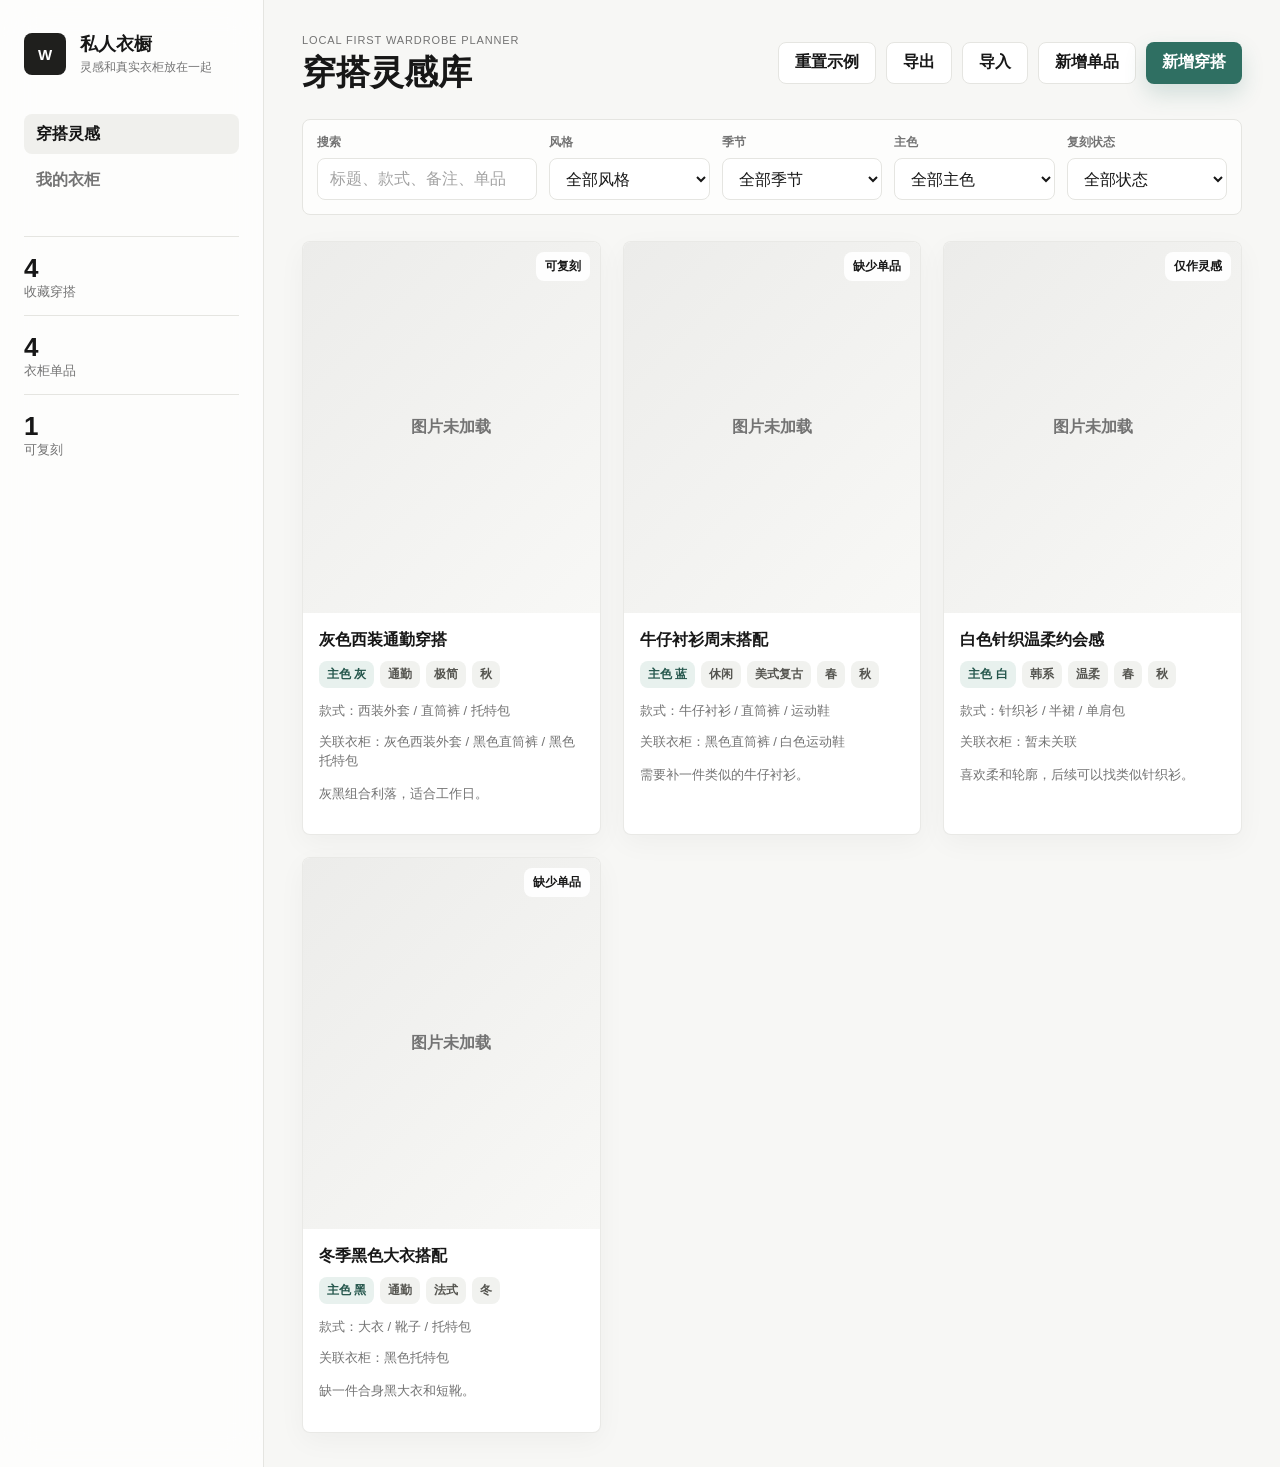
==== index.html @ 44e3df56 "Initial wardrobe PWA" ====
<!doctype html>
<html lang="zh-CN">
  <head>
    <meta charset="UTF-8" />
    <meta name="viewport" content="width=device-width, initial-scale=1.0" />
    <meta name="theme-color" content="#f7f7f5" />
    <meta name="apple-mobile-web-app-capable" content="yes" />
    <meta name="apple-mobile-web-app-title" content="私人衣橱" />
    <title>私人衣橱</title>
    <link rel="manifest" href="./manifest.webmanifest" />
    <link rel="apple-touch-icon" href="./icon.svg" />
    <link rel="icon" href="./icon.svg" />
    <link rel="stylesheet" href="./styles.css" />
  </head>
  <body>
    <div class="app-shell">
      <aside class="sidebar">
        <div class="brand">
          <div class="brand-mark">W</div>
          <div>
            <h1>私人衣橱</h1>
            <p>灵感和真实衣柜放在一起</p>
          </div>
        </div>

        <nav class="nav-tabs" aria-label="主导航">
          <button class="nav-tab active" data-view="outfits" type="button">穿搭灵感</button>
          <button class="nav-tab" data-view="closet" type="button">我的衣柜</button>
        </nav>

        <section class="summary">
          <div>
            <span id="outfitCount">0</span>
            <small>收藏穿搭</small>
          </div>
          <div>
            <span id="closetCount">0</span>
            <small>衣柜单品</small>
          </div>
          <div>
            <span id="readyCount">0</span>
            <small>可复刻</small>
          </div>
        </section>
      </aside>

      <main class="workspace">
        <header class="topbar">
          <div>
            <p class="eyebrow">Local first wardrobe planner</p>
            <h2 id="viewTitle">穿搭灵感库</h2>
          </div>
          <div class="actions">
            <button id="resetDemo" class="secondary" type="button">重置示例</button>
            <button id="exportData" class="secondary" type="button">导出</button>
            <label class="secondary import-button">
              导入
              <input id="importData" type="file" accept="application/json" />
            </label>
            <button id="openAddItem" class="secondary" type="button">新增单品</button>
            <button id="openAddOutfit" class="primary" type="button">新增穿搭</button>
          </div>
        </header>

        <section class="filters" aria-label="筛选">
          <label>
            <span>搜索</span>
            <input id="searchInput" type="search" placeholder="标题、款式、备注、单品" />
          </label>
          <label>
            <span>风格</span>
            <select id="styleFilter"></select>
          </label>
          <label>
            <span>季节</span>
            <select id="seasonFilter"></select>
          </label>
          <label>
            <span>主色</span>
            <select id="colorFilter"></select>
          </label>
          <label id="replicaFilterWrap">
            <span>复刻状态</span>
            <select id="replicaFilter"></select>
          </label>
        </section>

        <section id="outfitView" class="content-grid" aria-live="polite"></section>
        <section id="closetView" class="content-grid hidden" aria-live="polite"></section>
      </main>
    </div>

    <dialog id="outfitDialog">
      <form id="outfitForm" method="dialog" class="modal-form">
        <header>
          <h3>新增穿搭灵感</h3>
          <button class="icon-button" value="cancel" type="button" data-close="outfitDialog">x</button>
        </header>

        <div class="form-grid">
          <label>
            <span>标题</span>
            <input name="title" required placeholder="灰色西装通勤穿搭" />
          </label>
          <label>
            <span>图片链接</span>
            <input name="image" placeholder="https://..." />
          </label>
          <label>
            <span>本地图片</span>
            <input name="imageFile" type="file" accept="image/*" />
          </label>
          <div class="tag-field" data-field="styles" data-label="风格" data-required="true"></div>
          <div class="tag-field" data-field="seasons" data-label="季节" data-required="true"></div>
          <div class="tag-field" data-field="mainColor" data-label="主色" data-required="true" data-single="true"></div>
          <div class="tag-field" data-field="pieces" data-label="款式" data-required="true"></div>
          <div class="tag-field" data-field="occasions" data-label="场景"></div>
          <label>
            <span>复刻状态</span>
            <select name="replicaStatus">
              <option>可复刻</option>
              <option>缺少单品</option>
              <option>仅作灵感</option>
            </select>
          </label>
          <label class="full">
            <span>关联衣柜单品</span>
            <select name="linkedItems" multiple size="5"></select>
          </label>
          <label class="full">
            <span>备注</span>
            <textarea name="notes" placeholder="喜欢上短下长、灰黑配色，适合通勤。"></textarea>
          </label>
        </div>

        <footer>
          <button class="secondary" type="button" data-close="outfitDialog">取消</button>
          <button class="primary" type="submit">保存穿搭</button>
        </footer>
      </form>
    </dialog>

    <dialog id="itemDialog">
      <form id="itemForm" method="dialog" class="modal-form">
        <header>
          <h3>新增衣柜单品</h3>
          <button class="icon-button" value="cancel" type="button" data-close="itemDialog">x</button>
        </header>

        <div class="form-grid">
          <label>
            <span>名称</span>
            <input name="name" required placeholder="黑色直筒裤" />
          </label>
          <label>
            <span>图片链接</span>
            <input name="image" placeholder="https://..." />
          </label>
          <label>
            <span>本地图片</span>
            <input name="imageFile" type="file" accept="image/*" />
          </label>
          <label>
            <span>类型</span>
            <select name="type">
              <option>外套</option>
              <option>上衣</option>
              <option>裤子</option>
              <option>裙子</option>
              <option>鞋</option>
              <option>包</option>
              <option>配饰</option>
            </select>
          </label>
          <div class="tag-field" data-field="piece" data-label="款式" data-required="true" data-single="true"></div>
          <div class="tag-field" data-field="mainColor" data-label="主色" data-required="true" data-single="true"></div>
          <div class="tag-field" data-field="seasons" data-label="季节" data-required="true"></div>
          <div class="tag-field" data-field="styles" data-label="风格"></div>
          <label>
            <span>状态</span>
            <select name="status">
              <option>已拥有</option>
              <option>想买</option>
              <option>已淘汰</option>
            </select>
          </label>
          <label class="full">
            <span>备注</span>
            <textarea name="notes" placeholder="版型、尺码、适合场景等"></textarea>
          </label>
        </div>

        <footer>
          <button class="secondary" type="button" data-close="itemDialog">取消</button>
          <button class="primary" type="submit">保存单品</button>
        </footer>
      </form>
    </dialog>

    <script src="./app.js"></script>
  </body>
</html>
---- styles.css ----
:root {
  --bg: #f7f7f5;
  --surface: #ffffff;
  --surface-soft: #f1f2ef;
  --ink: #171717;
  --muted: #737373;
  --muted-soft: #a3a3a3;
  --line: #e5e5e1;
  --line-strong: #d4d4cf;
  --accent: #2f6f62;
  --accent-strong: #24564c;
  --accent-soft: #e8f1ee;
  --shadow: 0 18px 45px rgba(23, 23, 23, 0.08);
}

* {
  box-sizing: border-box;
}

body {
  margin: 0;
  min-height: 100vh;
  background: var(--bg);
  color: var(--ink);
  font-family: Inter, -apple-system, BlinkMacSystemFont, "Segoe UI", sans-serif;
  overflow-x: hidden;
}

button,
input,
select,
textarea {
  font: inherit;
}

button {
  border: 0;
  cursor: pointer;
  transition: background 160ms ease, border-color 160ms ease, color 160ms ease, transform 160ms ease;
}

.app-shell {
  display: grid;
  grid-template-columns: 264px minmax(0, 1fr);
  min-height: 100vh;
}

.sidebar {
  border-right: 1px solid var(--line);
  background: rgba(255, 255, 255, 0.72);
  padding: 32px 24px;
  backdrop-filter: blur(18px);
}

.brand {
  display: flex;
  gap: 14px;
  align-items: center;
}

.brand-mark {
  display: grid;
  place-items: center;
  width: 42px;
  height: 42px;
  background: #1f1f1d;
  color: var(--surface);
  border-radius: 8px;
  font-weight: 800;
  font-size: 15px;
}

.brand h1,
.topbar h2,
.modal-form h3 {
  margin: 0;
  letter-spacing: 0;
}

.brand h1 {
  font-size: 18px;
  font-weight: 760;
}

.brand p,
.eyebrow,
.summary small {
  color: var(--muted);
}

.brand p {
  margin: 3px 0 0;
  font-size: 12px;
}

.nav-tabs {
  display: grid;
  gap: 6px;
  margin-top: 38px;
}

.nav-tab {
  min-height: 40px;
  border-radius: 8px;
  background: transparent;
  color: var(--muted);
  text-align: left;
  padding: 0 12px;
  font-weight: 650;
}

.nav-tab.active {
  background: #f0f0ed;
  color: var(--ink);
}

.summary {
  display: grid;
  gap: 0;
  margin-top: 36px;
}

.summary div {
  border-top: 1px solid var(--line);
  padding: 18px 0 14px;
}

.summary span {
  display: block;
  font-size: 26px;
  font-weight: 720;
  line-height: 1;
}

.summary small {
  display: block;
  margin-top: 2px;
}

.workspace {
  min-width: 0;
  padding: 34px 38px;
}

.topbar {
  display: flex;
  justify-content: space-between;
  gap: 18px;
  align-items: center;
}

.eyebrow {
  margin: 0 0 8px;
  font-size: 11px;
  letter-spacing: 0.08em;
  text-transform: uppercase;
}

.topbar h2 {
  font-size: 34px;
  font-weight: 760;
  line-height: 1.1;
}

.actions {
  display: flex;
  gap: 10px;
  flex-wrap: wrap;
  justify-content: flex-end;
}

.primary,
.secondary {
  min-height: 42px;
  border-radius: 8px;
  padding: 0 16px;
  font-weight: 680;
}

.primary {
  background: var(--accent);
  color: #fff;
  box-shadow: 0 10px 22px rgba(47, 111, 98, 0.18);
}

.primary:hover {
  background: var(--accent-strong);
  transform: translateY(-1px);
}

.secondary {
  background: var(--surface);
  color: var(--ink);
  border: 1px solid var(--line);
}

.secondary:hover {
  border-color: var(--line-strong);
  background: #fafafa;
}

.import-button {
  display: inline-grid;
  place-items: center;
  cursor: pointer;
}

.import-button input {
  display: none;
}

.filters {
  display: grid;
  grid-template-columns: minmax(220px, 1.3fr) repeat(4, minmax(130px, 1fr));
  gap: 12px;
  margin: 28px 0 26px;
  padding: 14px;
  border: 1px solid var(--line);
  border-radius: 8px;
  background: rgba(255, 255, 255, 0.74);
}

label {
  display: grid;
  gap: 7px;
}

label span {
  color: var(--muted);
  font-size: 12px;
  font-weight: 650;
}

input,
select,
textarea {
  width: 100%;
  min-width: 0;
  min-height: 42px;
  border: 1px solid var(--line);
  border-radius: 8px;
  background: var(--surface);
  color: var(--ink);
  padding: 9px 12px;
  outline: none;
  transition: border-color 160ms ease, box-shadow 160ms ease, background 160ms ease;
}

input:focus,
select:focus,
textarea:focus {
  border-color: rgba(47, 111, 98, 0.58);
  box-shadow: 0 0 0 4px rgba(47, 111, 98, 0.1);
}

input::placeholder,
textarea::placeholder {
  color: var(--muted-soft);
}

input[type="file"] {
  padding: 7px;
}

input[type="file"]::file-selector-button {
  min-height: 28px;
  margin-right: 10px;
  border: 1px solid var(--line);
  border-radius: 7px;
  background: var(--surface-soft);
  color: var(--ink);
  font: inherit;
  font-weight: 650;
  cursor: pointer;
}

textarea {
  min-height: 88px;
  resize: vertical;
}

.tag-field label {
  height: 100%;
}

.tag-picker {
  display: grid;
  gap: 8px;
}

.selected-tags {
  display: flex;
  flex-wrap: wrap;
  gap: 6px;
  min-height: 34px;
  align-items: center;
  border: 0;
  border-radius: 8px;
  background: transparent;
  padding: 0;
}

.selected-tags:empty {
  display: none;
}

.selected-tag {
  display: inline-flex;
  gap: 6px;
  align-items: center;
  min-height: 28px;
  border-radius: 8px;
  background: var(--accent-soft);
  color: var(--accent-strong);
  padding: 0 8px;
  font-size: 12px;
  font-weight: 760;
}

.option-tags {
  display: flex;
  flex-wrap: wrap;
  gap: 6px;
  max-height: 92px;
  overflow-y: auto;
  padding: 1px;
}

.option-tag {
  min-height: 30px;
  border: 1px solid var(--line);
  border-radius: 8px;
  background: #fff;
  color: #555550;
  padding: 0 10px;
  font-size: 12px;
  font-weight: 650;
}

.option-tag:hover {
  border-color: var(--line-strong);
  background: var(--surface-soft);
}

.option-tag.active {
  border-color: var(--accent);
  background: var(--accent);
  color: #fff;
}

.tag-placeholder {
  color: var(--muted);
  font-size: 13px;
  display: none;
}

.tag-controls {
  display: grid;
  grid-template-columns: minmax(0, 1fr) 74px;
  gap: 8px;
}

.small-button {
  min-height: 42px;
  padding: 0 10px;
  min-width: 0;
}

.content-grid {
  display: grid;
  grid-template-columns: repeat(auto-fill, minmax(252px, 1fr));
  gap: 22px;
}

.card {
  overflow: hidden;
  border: 1px solid rgba(229, 229, 225, 0.82);
  border-radius: 8px;
  background: var(--surface);
  box-shadow: 0 8px 28px rgba(23, 23, 23, 0.04);
  transition: transform 180ms ease, box-shadow 180ms ease, border-color 180ms ease;
}

.card:hover {
  border-color: var(--line-strong);
  box-shadow: 0 18px 42px rgba(23, 23, 23, 0.08);
  transform: translateY(-2px);
}

.image-wrap {
  position: relative;
  aspect-ratio: 4 / 5;
  background: var(--surface-soft);
}

.image-wrap img {
  width: 100%;
  height: 100%;
  object-fit: cover;
  display: block;
}

.image-fallback {
  display: grid;
  place-items: center;
  width: 100%;
  height: 100%;
  background: linear-gradient(135deg, #ececea, #f8f8f6);
  color: var(--muted);
  font-weight: 780;
}

.status {
  position: absolute;
  top: 10px;
  right: 10px;
  padding: 6px 9px;
  border-radius: 8px;
  background: rgba(255, 255, 255, 0.9);
  color: var(--ink);
  font-size: 12px;
  font-weight: 700;
  backdrop-filter: blur(10px);
}

.card-body {
  padding: 16px 16px 18px;
}

.card h3 {
  margin: 0 0 10px;
  font-size: 16px;
  font-weight: 720;
  line-height: 1.35;
}

.tags {
  display: flex;
  flex-wrap: wrap;
  gap: 6px;
  margin: 8px 0;
}

.tag {
  border-radius: 8px;
  background: var(--surface-soft);
  color: #555550;
  padding: 5px 8px;
  font-size: 12px;
  font-weight: 640;
}

.tag.color {
  background: var(--accent-soft);
  color: var(--accent-strong);
}

.linked {
  margin-top: 10px;
  color: var(--muted);
  font-size: 13px;
  line-height: 1.45;
}

.meta {
  color: var(--muted);
  font-size: 13px;
  line-height: 1.5;
}

.empty {
  grid-column: 1 / -1;
  border: 1px dashed var(--line);
  border-radius: 8px;
  padding: 36px;
  background: rgba(255, 255, 255, 0.72);
  color: var(--muted);
  text-align: center;
}

.hidden {
  display: none;
}

dialog {
  width: min(780px, calc(100vw - 32px));
  border: 0;
  border-radius: 8px;
  padding: 0;
  background: var(--surface);
  color: var(--ink);
  box-shadow: var(--shadow);
}

dialog::backdrop {
  background: rgba(23, 23, 23, 0.34);
  backdrop-filter: blur(5px);
}

.modal-form {
  padding: 22px;
}

.modal-form header,
.modal-form footer {
  display: flex;
  justify-content: space-between;
  align-items: center;
  gap: 12px;
}

.modal-form footer {
  justify-content: flex-end;
  margin-top: 20px;
  padding-top: 16px;
  border-top: 1px solid var(--line);
}

.icon-button {
  width: 36px;
  height: 36px;
  border-radius: 8px;
  background: var(--surface-soft);
  color: var(--ink);
  font-weight: 800;
  border: 1px solid transparent;
}

.icon-button:hover {
  border-color: var(--line-strong);
  background: #e9e9e6;
}

.form-grid {
  display: grid;
  grid-template-columns: repeat(2, minmax(0, 1fr));
  gap: 16px;
  margin-top: 20px;
}

.full {
  grid-column: 1 / -1;
}

@media (max-width: 900px) {
  .app-shell {
    grid-template-columns: 1fr;
  }

  .sidebar {
    border-right: 0;
    border-bottom: 1px solid var(--line);
  }

  .workspace {
    padding: 26px 18px;
  }

  .summary {
    grid-template-columns: repeat(3, 1fr);
    gap: 12px;
  }

  .topbar {
    align-items: flex-start;
    flex-direction: column;
  }

  .actions {
    justify-content: flex-start;
  }

  .filters,
  .form-grid {
    grid-template-columns: 1fr;
  }

  .full {
    grid-column: auto;
  }
}

@media (max-width: 640px) {
  body {
    background: #fbfbfa;
  }

  .app-shell {
    display: block;
    min-height: 100svh;
    padding-bottom: calc(58px + env(safe-area-inset-bottom));
  }

  .sidebar {
    position: fixed;
    left: 0;
    right: 0;
    bottom: 0;
    z-index: 20;
    display: grid;
    grid-template-columns: 1fr;
    padding: 6px 12px calc(6px + env(safe-area-inset-bottom));
    border-top: 1px solid var(--line);
    border-bottom: 0;
    background: rgba(255, 255, 255, 0.9);
    box-shadow: 0 -12px 34px rgba(23, 23, 23, 0.08);
  }

  .brand,
  .summary {
    display: none;
  }

  .nav-tabs {
    display: grid;
    grid-template-columns: repeat(2, 1fr);
    gap: 6px;
    margin: 0;
  }

  .nav-tab {
    min-height: 40px;
    padding: 0 10px;
    border-radius: 8px;
    text-align: center;
    font-size: 13px;
  }

  .nav-tab.active {
    background: #171717;
    color: #fff;
  }

  .workspace {
    padding: 14px 10px 18px;
  }

  .topbar {
    position: sticky;
    top: 0;
    z-index: 10;
    display: grid;
    gap: 10px;
    padding: 8px 0 10px;
    background: rgba(251, 251, 250, 0.92);
    backdrop-filter: blur(16px);
  }

  .eyebrow {
    margin-bottom: 5px;
    font-size: 9px;
  }

  .topbar h2 {
    font-size: 24px;
  }

  .actions {
    display: flex;
    gap: 8px;
    width: auto;
  }

  #resetDemo {
    display: none;
  }

  .primary,
  .secondary {
    min-height: 36px;
    padding: 0 12px;
    font-size: 13px;
  }

  .filters {
    display: grid;
    grid-auto-columns: minmax(132px, 42vw);
    grid-auto-flow: column;
    grid-template-columns: minmax(210px, 66vw);
    gap: 8px;
    overflow-x: auto;
    margin: 4px -10px 14px;
    padding: 0 10px 6px;
    border: 0;
    border-radius: 0;
    background: transparent;
    scrollbar-width: none;
  }

  .filters::-webkit-scrollbar {
    display: none;
  }

  .filters label {
    min-width: 0;
  }

  label span {
    font-size: 11px;
  }

  input,
  select,
  textarea {
    min-height: 38px;
    font-size: 14px;
  }

  input[type="file"] {
    font-size: 13px;
  }

  input[type="file"]::file-selector-button {
    min-height: 26px;
    font-size: 13px;
  }

  .content-grid {
    grid-template-columns: repeat(2, minmax(0, 1fr));
    gap: 8px;
  }

  .card {
    border: 0;
    box-shadow: none;
  }

  .card:hover {
    transform: none;
  }

  .image-wrap {
    aspect-ratio: 1 / 1.24;
    border-radius: 8px;
    overflow: hidden;
  }

  .card-body {
    padding: 8px 2px 10px;
  }

  .card h3 {
    display: -webkit-box;
    overflow: hidden;
    min-height: 38px;
    margin-bottom: 6px;
    font-size: 14px;
    line-height: 1.35;
    -webkit-line-clamp: 2;
    -webkit-box-orient: vertical;
  }

  .tag {
    padding: 3px 6px;
    font-size: 10px;
  }

  .meta,
  .linked {
    display: none;
  }

  .tags {
    gap: 4px;
    margin: 0;
  }

  .tags .tag:nth-child(n+4) {
    display: none;
  }

  .status {
    top: 6px;
    right: 6px;
    padding: 4px 6px;
    font-size: 10px;
  }

  dialog {
    width: 100vw;
    max-width: 100vw;
    height: 100svh;
    max-height: 100svh;
    margin: 0;
    border-radius: 0;
    overflow-y: auto;
    overflow-x: hidden;
    overscroll-behavior: contain;
    -webkit-overflow-scrolling: touch;
  }

  .modal-form {
    display: flex;
    flex-direction: column;
    width: 100%;
    min-height: 100%;
    overflow: visible;
    padding: 18px 14px calc(92px + env(safe-area-inset-bottom));
  }

  .modal-form header {
    position: sticky;
    top: 0;
    z-index: 2;
    padding-bottom: 12px;
    background: var(--surface);
  }

  .modal-form h3 {
    font-size: 20px;
  }

  .icon-button {
    width: 42px;
    height: 42px;
  }

  .form-grid {
    grid-template-columns: 1fr;
    gap: 15px;
    margin-top: 4px;
  }

  .tag-controls {
    grid-template-columns: 1fr;
    gap: 7px;
  }

  .tag-controls > * {
    min-width: 0;
  }

  .small-button {
    width: 100%;
    padding: 0 6px;
  }

  .selected-tags {
    min-height: 44px;
  }

  .selected-tag {
    min-height: 30px;
  }

  .option-tags {
    display: flex;
    flex-wrap: wrap;
    max-height: none;
    overflow: visible;
    scrollbar-width: none;
  }

  .option-tag {
    min-height: 30px;
    padding: 0 9px;
    font-size: 12px;
  }

  .modal-form footer {
    z-index: 2;
    display: grid;
    grid-template-columns: 1fr 1fr;
    margin-top: 16px;
    padding-top: 12px;
    padding-bottom: env(safe-area-inset-bottom);
    background: var(--surface);
  }

  .full {
    grid-column: auto;
  }
}

.mobile-preview {
  display: grid;
  min-height: 100vh;
  place-items: center;
  background: #e9e9e6;
  overflow: auto;
  padding: 28px;
}

.mobile-preview .phone-frame {
  position: relative;
  width: 390px;
  height: 844px;
  max-width: calc(100vw - 28px);
  max-height: calc(100vh - 28px);
  overflow: hidden;
  border: 1px solid rgba(23, 23, 23, 0.1);
  border-radius: 38px;
  background: #fbfbfa;
  box-shadow: 0 28px 80px rgba(23, 23, 23, 0.2);
}

.mobile-preview .app-shell {
  display: block;
  min-height: 100%;
  height: 100%;
  padding-bottom: 58px;
  overflow-y: auto;
}

.mobile-preview .sidebar {
  position: absolute;
  left: 0;
  right: 0;
  bottom: 0;
  z-index: 20;
  display: grid;
  grid-template-columns: 1fr;
  padding: 6px 12px;
  border-top: 1px solid var(--line);
  border-right: 0;
  background: rgba(255, 255, 255, 0.92);
  box-shadow: 0 -12px 34px rgba(23, 23, 23, 0.08);
}

.mobile-preview .brand,
.mobile-preview .summary {
  display: none;
}

.mobile-preview .nav-tabs {
  display: grid;
  grid-template-columns: repeat(2, 1fr);
  gap: 6px;
  margin: 0;
}

.mobile-preview .nav-tab {
  min-height: 40px;
  padding: 0 10px;
  border-radius: 8px;
  text-align: center;
  font-size: 13px;
}

.mobile-preview .nav-tab.active {
  background: #171717;
  color: #fff;
}

.mobile-preview .workspace {
  padding: 14px 10px 18px;
}

.mobile-preview .topbar {
  position: sticky;
  top: 0;
  z-index: 10;
  display: grid;
  gap: 10px;
  padding: 8px 0 10px;
  background: rgba(251, 251, 250, 0.92);
  backdrop-filter: blur(16px);
}

.mobile-preview .eyebrow {
  margin-bottom: 5px;
  font-size: 9px;
}

.mobile-preview .topbar h2 {
  font-size: 24px;
}

.mobile-preview .actions {
  display: flex;
  gap: 8px;
  width: auto;
}

.mobile-preview #resetDemo {
  display: none;
}

.mobile-preview .primary,
.mobile-preview .secondary {
  min-height: 36px;
  padding: 0 12px;
  font-size: 13px;
}

.mobile-preview .filters {
  display: grid;
  grid-auto-columns: minmax(132px, 42%);
  grid-auto-flow: column;
  grid-template-columns: minmax(210px, 66%);
  gap: 8px;
  overflow-x: auto;
  margin: 4px -10px 14px;
  padding: 0 10px 6px;
  border: 0;
  border-radius: 0;
  background: transparent;
  scrollbar-width: none;
}

.mobile-preview .filters::-webkit-scrollbar {
  display: none;
}

.mobile-preview label span {
  font-size: 11px;
}

.mobile-preview input,
.mobile-preview select,
.mobile-preview textarea {
  min-height: 38px;
  font-size: 14px;
}

.mobile-preview input[type="file"] {
  font-size: 13px;
}

.mobile-preview input[type="file"]::file-selector-button {
  min-height: 26px;
  font-size: 13px;
}

.mobile-preview .content-grid {
  grid-template-columns: repeat(2, minmax(0, 1fr));
  gap: 8px;
}

.mobile-preview .card {
  border: 0;
  box-shadow: none;
}

.mobile-preview .card:hover {
  transform: none;
}

.mobile-preview .image-wrap {
  aspect-ratio: 1 / 1.24;
  border-radius: 8px;
  overflow: hidden;
}

.mobile-preview .card-body {
  padding: 8px 2px 10px;
}

.mobile-preview .card h3 {
  display: -webkit-box;
  overflow: hidden;
  min-height: 38px;
  margin-bottom: 6px;
  font-size: 14px;
  line-height: 1.35;
  -webkit-line-clamp: 2;
  -webkit-box-orient: vertical;
}

.mobile-preview .tags {
  gap: 4px;
  margin: 0;
}

.mobile-preview .tag {
  padding: 3px 6px;
  font-size: 10px;
}

.mobile-preview .tags .tag:nth-child(n+4) {
  display: none;
}

.mobile-preview .meta,
.mobile-preview .linked {
  display: none;
}

.mobile-preview .status {
  top: 6px;
  right: 6px;
  padding: 4px 6px;
  font-size: 10px;
}

.mobile-preview dialog {
  position: absolute;
  inset: 0;
  z-index: 30;
  width: 100%;
  max-width: none;
  height: 100%;
  max-height: none;
  margin: 0;
  border-radius: 38px;
  overflow-y: auto;
  overflow-x: hidden;
  overscroll-behavior: contain;
  -webkit-overflow-scrolling: touch;
}

.mobile-preview dialog::backdrop {
  background: rgba(23, 23, 23, 0.34);
  backdrop-filter: blur(6px);
}

.mobile-preview .modal-form {
  display: flex;
  flex-direction: column;
  width: 100%;
  min-height: 100%;
  overflow: visible;
  padding: 18px 14px 96px;
}

.mobile-preview .form-grid {
  grid-template-columns: 1fr;
  gap: 15px;
}

.mobile-preview .tag-controls {
  grid-template-columns: 1fr;
  gap: 7px;
}

.mobile-preview .option-tags {
  display: flex;
  flex-wrap: wrap;
  max-height: none;
  overflow: visible;
  scrollbar-width: none;
}

.mobile-preview .option-tag {
  min-height: 30px;
  padding: 0 9px;
  font-size: 12px;
}

.mobile-preview .modal-form footer {
  display: grid;
  grid-template-columns: 1fr 1fr;
  background: var(--surface);
}
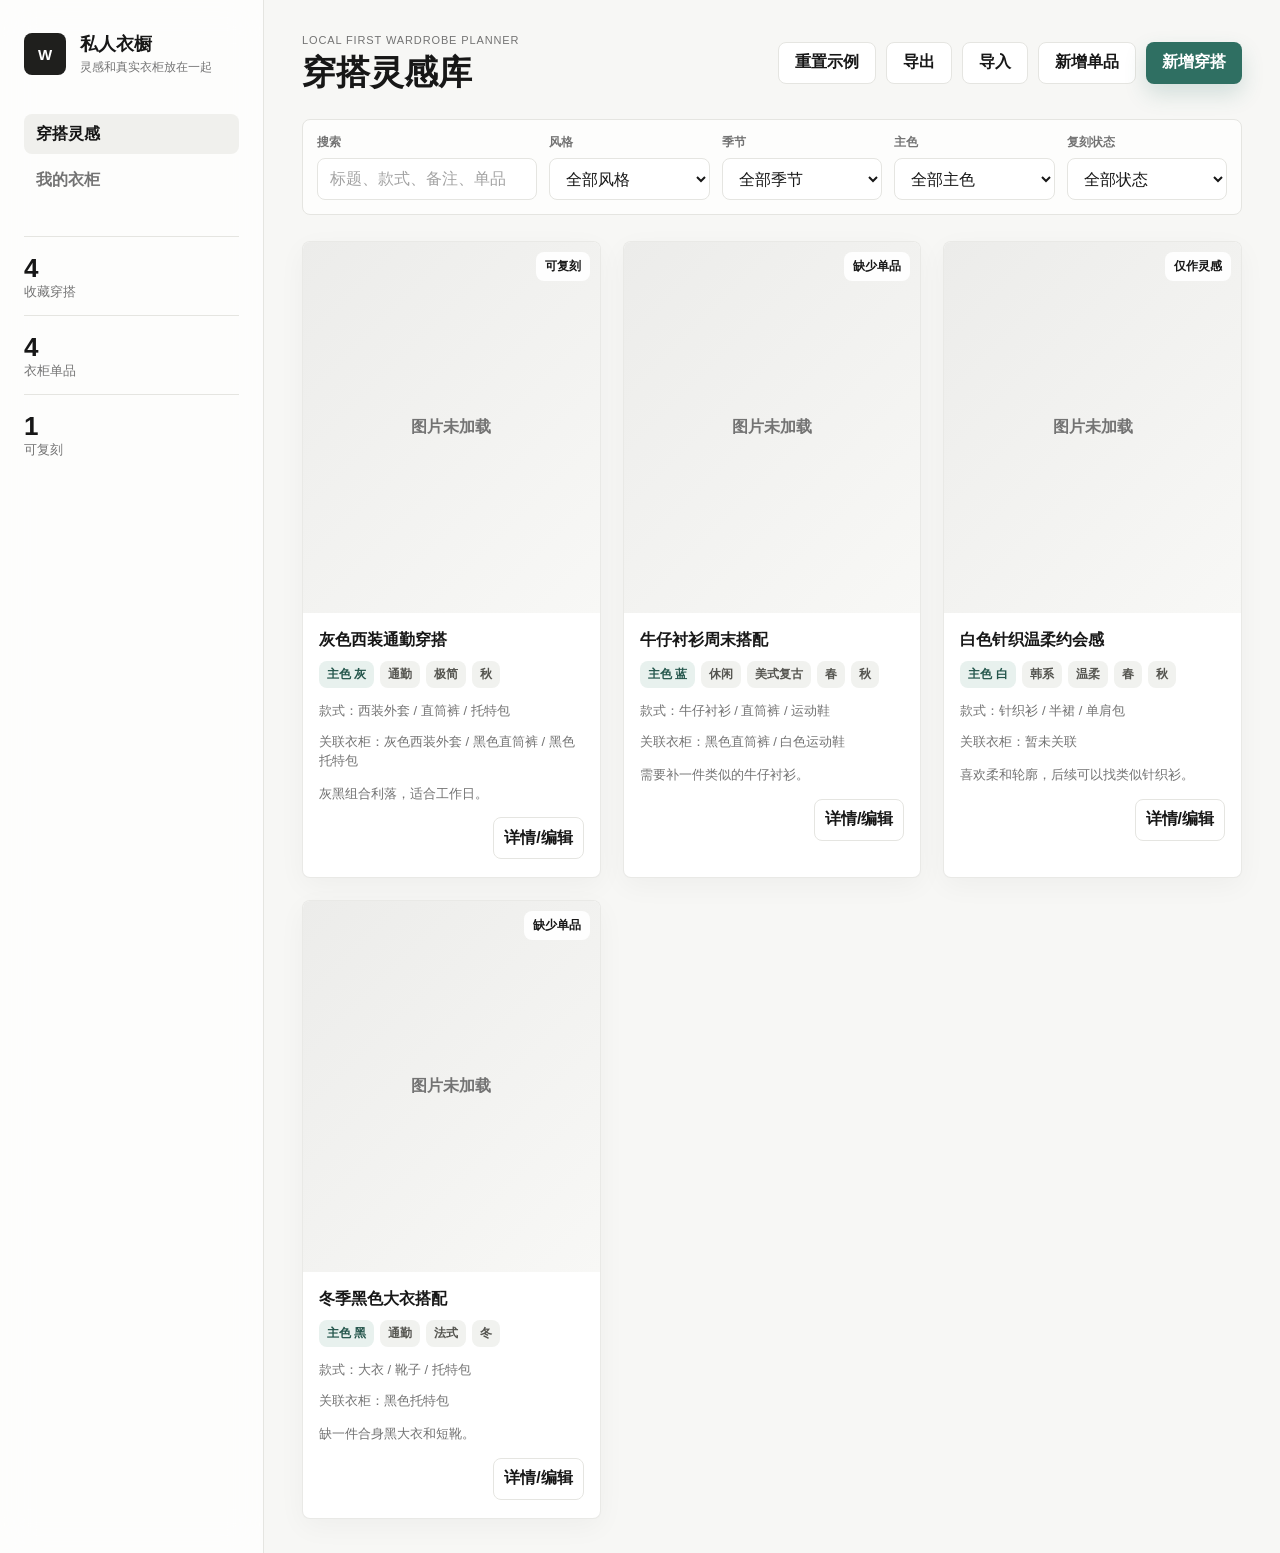
==== commit 8788af0f: "Add delete and closet filters" ====
--- a/index.html
+++ b/index.html
@@ -83,6 +83,14 @@
             <span>复刻状态</span>
             <select id="replicaFilter"></select>
           </label>
+          <label id="typeFilterWrap" class="hidden">
+            <span>类型</span>
+            <select id="typeFilter"></select>
+          </label>
+          <label id="statusFilterWrap" class="hidden">
+            <span>状态</span>
+            <select id="statusFilter"></select>
+          </label>
         </section>
 
         <section id="outfitView" class="content-grid" aria-live="polite"></section>
@@ -110,6 +118,10 @@
             <span>本地图片</span>
             <input name="imageFile" type="file" accept="image/*" />
           </label>
+          <label class="inline-check image-clear">
+            <input name="clearImage" type="checkbox" />
+            <span>清空当前图片</span>
+          </label>
           <div class="tag-field" data-field="styles" data-label="风格" data-required="true"></div>
           <div class="tag-field" data-field="seasons" data-label="季节" data-required="true"></div>
           <div class="tag-field" data-field="mainColor" data-label="主色" data-required="true" data-single="true"></div>
@@ -134,6 +146,8 @@
         </div>
 
         <footer>
+          <button class="danger hidden" type="button" data-delete-outfit>删除穿搭</button>
+          <span class="footer-spacer"></span>
           <button class="secondary" type="button" data-close="outfitDialog">取消</button>
           <button class="primary" type="submit">保存穿搭</button>
         </footer>
@@ -159,6 +173,10 @@
           <label>
             <span>本地图片</span>
             <input name="imageFile" type="file" accept="image/*" />
+          </label>
+          <label class="inline-check image-clear">
+            <input name="clearImage" type="checkbox" />
+            <span>清空当前图片</span>
           </label>
           <label>
             <span>类型</span>
@@ -191,6 +209,8 @@
         </div>
 
         <footer>
+          <button class="danger hidden" type="button" data-delete-item>删除单品</button>
+          <span class="footer-spacer"></span>
           <button class="secondary" type="button" data-close="itemDialog">取消</button>
           <button class="primary" type="submit">保存单品</button>
         </footer>
--- a/styles.css
+++ b/styles.css
@@ -170,7 +170,8 @@
 }
 
 .primary,
-.secondary {
+.secondary,
+.danger {
   min-height: 42px;
   border-radius: 8px;
   padding: 0 16px;
@@ -197,6 +198,17 @@
 .secondary:hover {
   border-color: var(--line-strong);
   background: #fafafa;
+}
+
+.danger {
+  background: #fff5f5;
+  color: #a33131;
+  border: 1px solid #f0c8c8;
+}
+
+.danger:hover {
+  background: #feecec;
+  border-color: #e9a8a8;
 }
 
 .import-button {
@@ -274,6 +286,24 @@
   cursor: pointer;
 }
 
+.inline-check {
+  display: flex;
+  align-items: center;
+  gap: 8px;
+  min-height: 42px;
+  align-self: end;
+}
+
+.inline-check input {
+  width: auto;
+  min-height: 0;
+}
+
+.inline-check span {
+  color: var(--ink);
+  font-size: 13px;
+}
+
 textarea {
   min-height: 88px;
   resize: vertical;
@@ -468,6 +498,12 @@
   line-height: 1.5;
 }
 
+.card-actions {
+  display: flex;
+  justify-content: flex-end;
+  margin-top: 14px;
+}
+
 .empty {
   grid-column: 1 / -1;
   border: 1px dashed var(--line);
@@ -514,6 +550,10 @@
   margin-top: 20px;
   padding-top: 16px;
   border-top: 1px solid var(--line);
+}
+
+.footer-spacer {
+  flex: 1;
 }
 
 .icon-button {
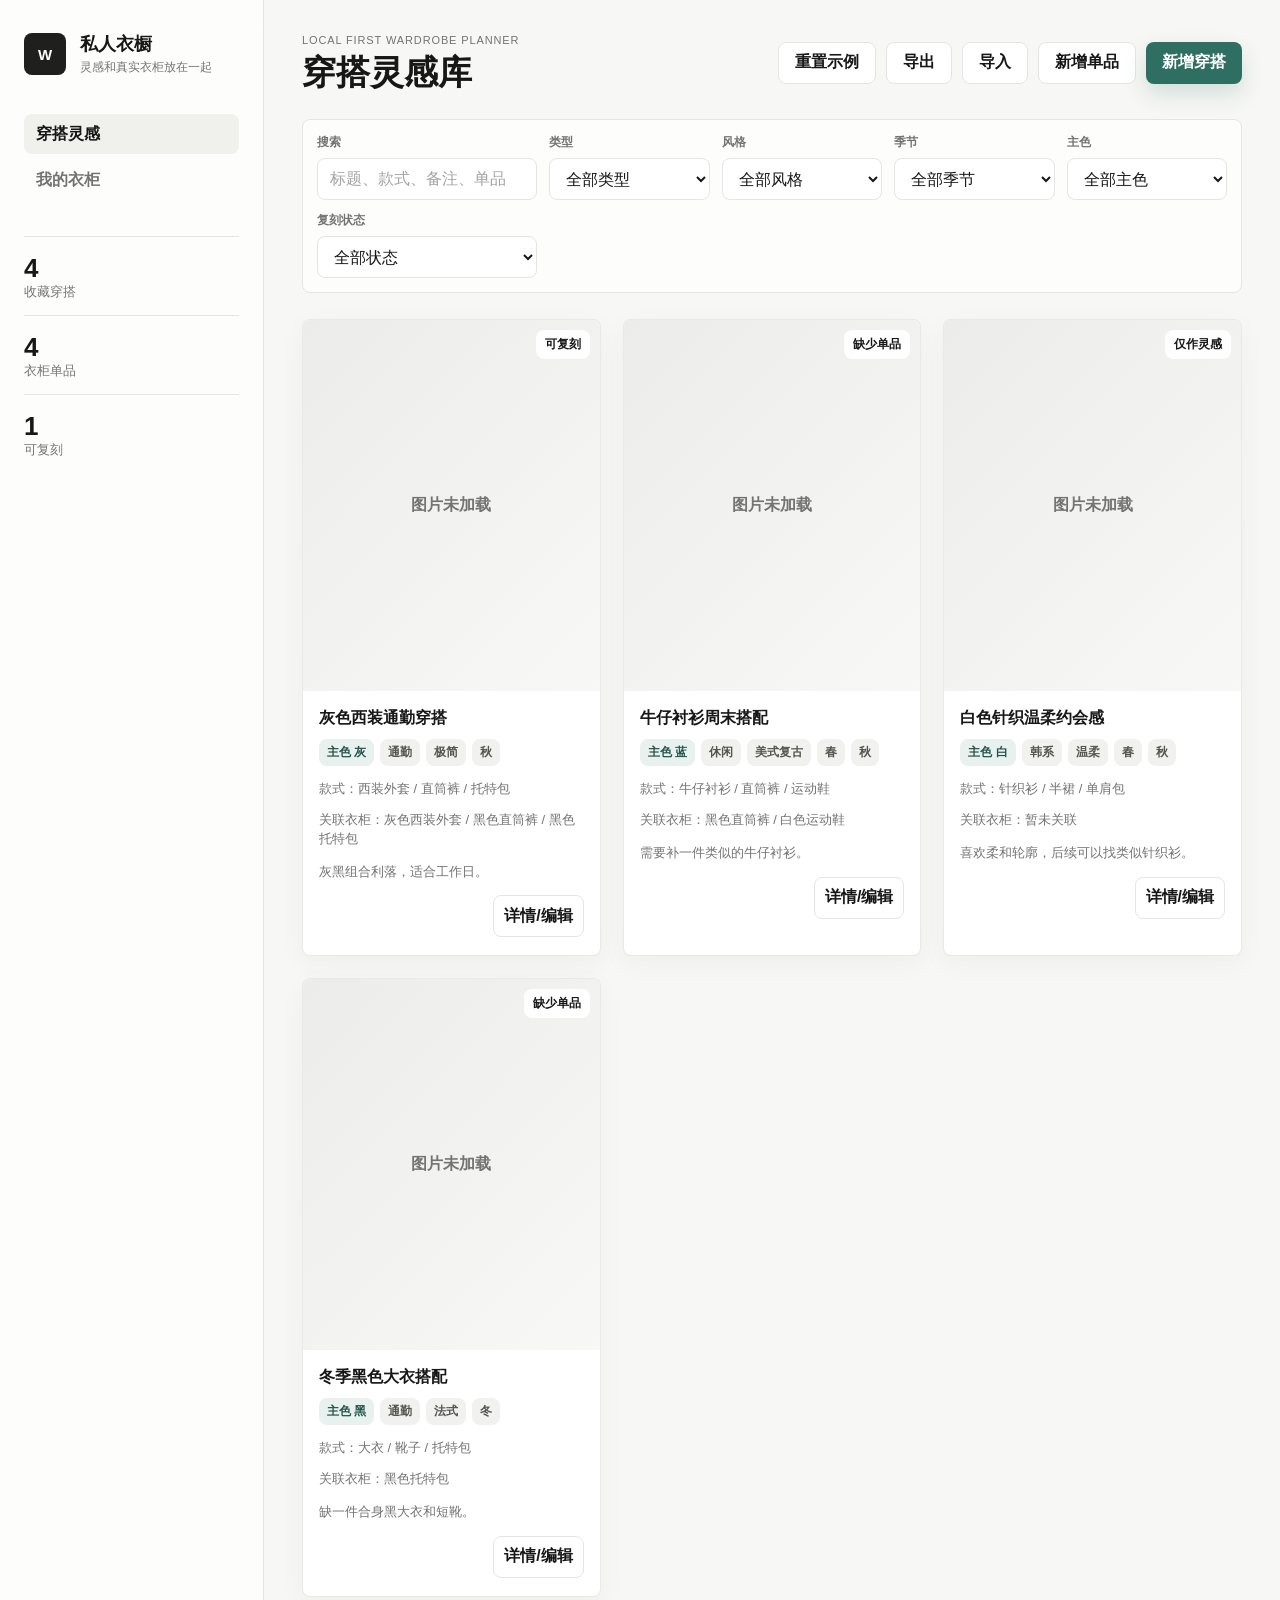
==== commit dc64f6bd: "Add outfit type filter" ====
--- a/index.html
+++ b/index.html
@@ -67,6 +67,10 @@
             <span>搜索</span>
             <input id="searchInput" type="search" placeholder="标题、款式、备注、单品" />
           </label>
+          <label id="typeFilterWrap">
+            <span>类型</span>
+            <select id="typeFilter"></select>
+          </label>
           <label>
             <span>风格</span>
             <select id="styleFilter"></select>
@@ -82,10 +86,6 @@
           <label id="replicaFilterWrap">
             <span>复刻状态</span>
             <select id="replicaFilter"></select>
-          </label>
-          <label id="typeFilterWrap" class="hidden">
-            <span>类型</span>
-            <select id="typeFilter"></select>
           </label>
           <label id="statusFilterWrap" class="hidden">
             <span>状态</span>
